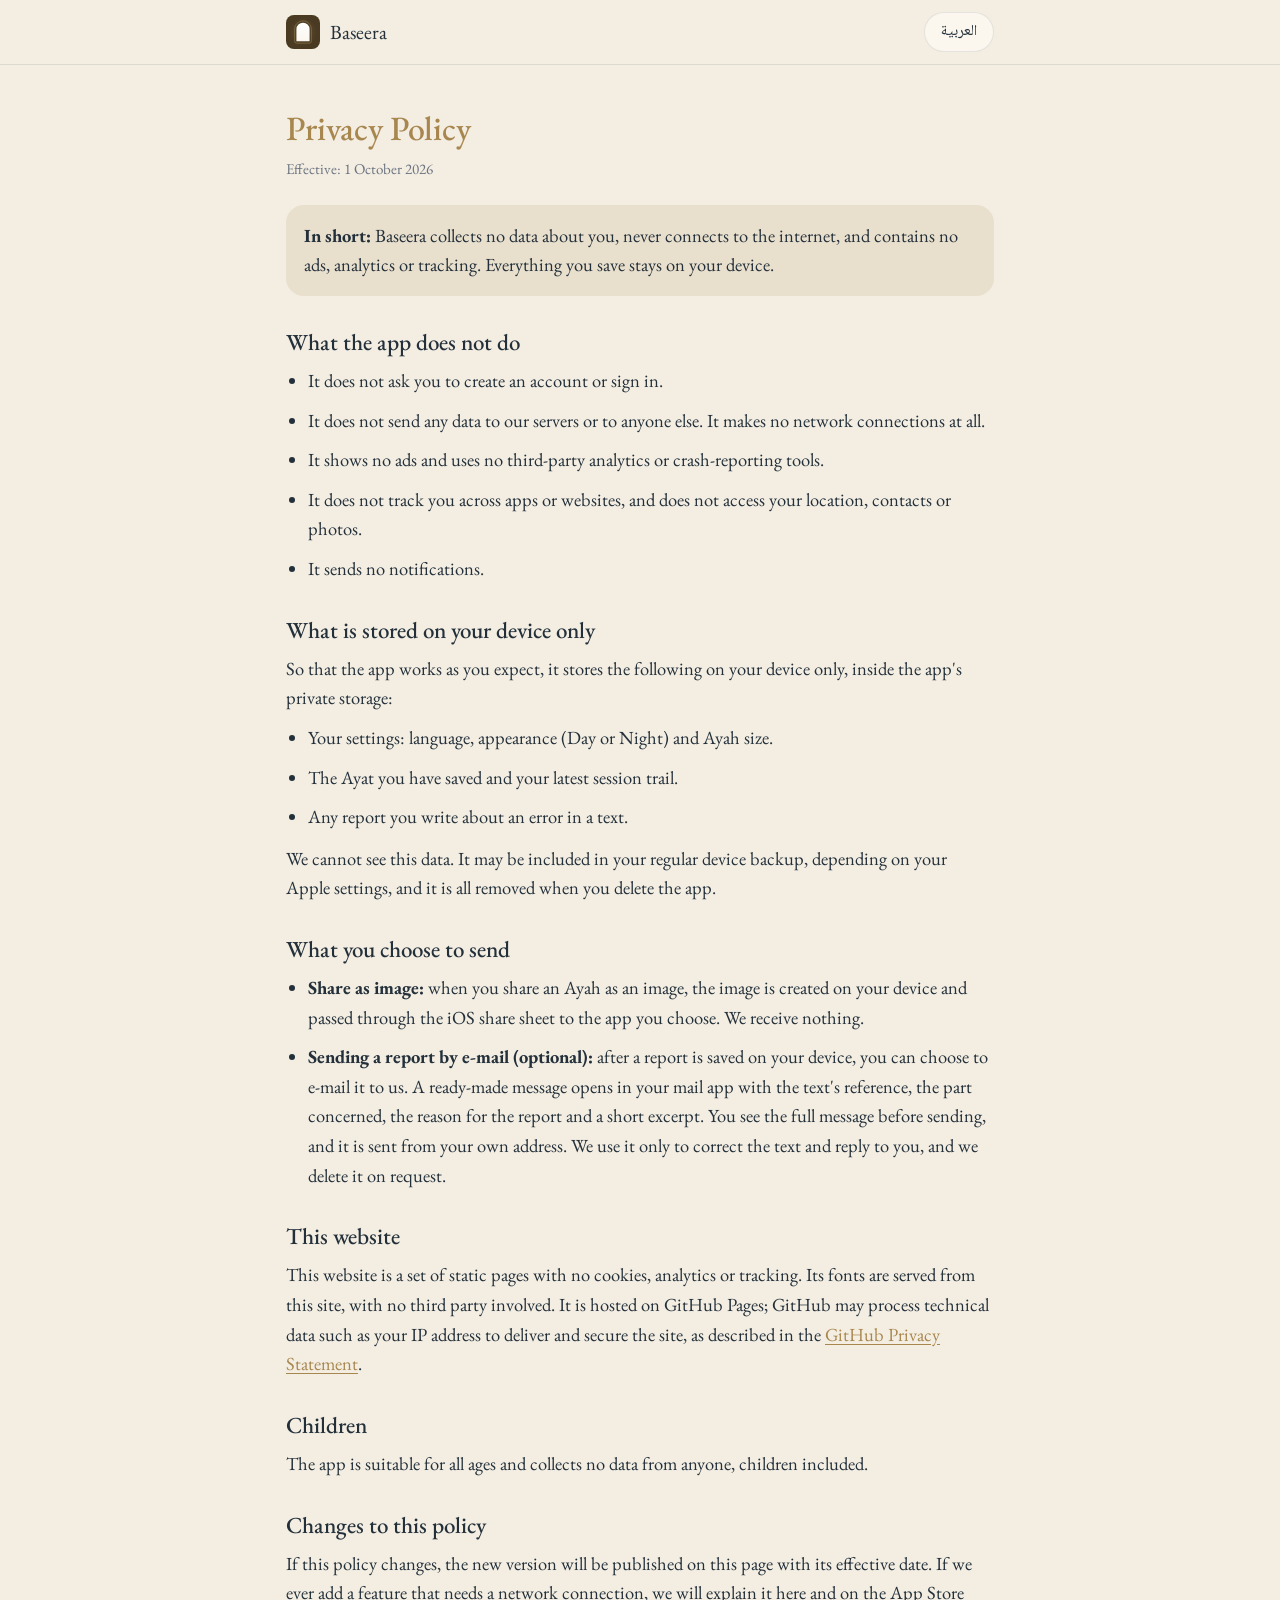
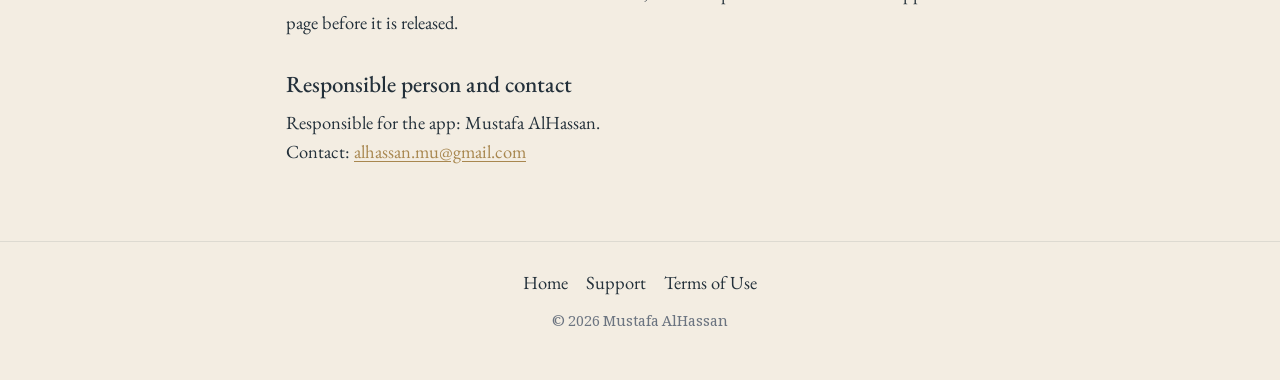
==== privacy.html @ 647c1f8c "Baseera website: marketing, privacy, support, terms (AR/EN)" ====
<!doctype html>
<html lang="ar" dir="rtl"
      data-title-ar="سياسة الخصوصية | بصيرة"
      data-title-en="Privacy Policy | Baseera"
      data-desc-ar="سياسة الخصوصية لتطبيق بصيرة: لا نجمع أي بيانات، والتطبيق يعمل دون اتصال بالكامل."
      data-desc-en="Baseera privacy policy: no data is collected, and the app works fully offline.">
<head>
  <meta charset="utf-8">
  <meta name="viewport" content="width=device-width, initial-scale=1, viewport-fit=cover">
  <title>سياسة الخصوصية | بصيرة</title>
  <meta name="description" content="سياسة الخصوصية لتطبيق بصيرة: لا نجمع أي بيانات، والتطبيق يعمل دون اتصال بالكامل.">
  <meta name="theme-color" content="#F3EDE2" media="(prefers-color-scheme: light)">
  <meta name="theme-color" content="#10161D" media="(prefers-color-scheme: dark)">
  <meta name="referrer" content="no-referrer">
  <link rel="icon" type="image/svg+xml" href="assets/icon-day.svg">
  <link rel="stylesheet" href="assets/style.css">
  <script src="assets/lang.js"></script>
</head>
<body>

<header class="site-header">
  <div class="wrap">
    <a class="brand" href="index.html" data-keep-lang>
      <img src="assets/icon-day.svg" alt="" width="34" height="34">
      <span class="brand-name"><span class="l-ar" lang="ar">بصيرة</span><span class="l-en en" lang="en">Baseera</span></span>
    </a>
    <button id="lang-toggle" class="lang-toggle" type="button" lang="en">English</button>
  </div>
</header>

<main>

  <!-- ===================================================== ARABIC -->
  <article class="l-ar page" lang="ar" dir="rtl">
    <div class="wrap">
      <h1>سياسة الخصوصية</h1>
      <p class="meta">تاريخ السريان: ١ أكتوبر ٢٠٢٦</p>

      <div class="summary"><p><strong>باختصار:</strong> تطبيق بصيرة لا يجمع أي بيانات عنك، ولا يتصل بالإنترنت، ولا يحتوي على إعلانات أو أدوات تحليل أو تتبّع. كل ما تحفظه يبقى على جهازك.</p></div>

      <h2>ما لا يفعله التطبيق</h2>
      <ul>
        <li>لا يطلب إنشاء حساب ولا تسجيل دخول.</li>
        <li>لا يرسل أي بيانات إلى خوادمنا أو إلى أي طرف آخر، إذ لا يجري أي اتصال بالشبكة.</li>
        <li>لا يعرض إعلانات، ولا يستخدم أدوات تحليل أو تقارير أعطال من أطراف ثالثة.</li>
        <li>لا يتتبّعك عبر التطبيقات أو المواقع، ولا يصل إلى موقعك أو جهات اتصالك أو صورك.</li>
        <li>لا يرسل إشعارات.</li>
      </ul>

      <h2>ما يُحفظ على جهازك فقط</h2>
      <p>ليعمل التطبيق كما تتوقع، يحفظ على جهازك وحده، داخل مساحة التطبيق الخاصة:</p>
      <ul>
        <li>إعداداتك: اللغة، والمظهر (نهار أو ليل)، وحجم الآية.</li>
        <li>الآيات التي حفظتها، ومسار جلستك الأخير.</li>
        <li>أي بلاغ تكتبه عن خطأ في نص.</li>
      </ul>
      <p>لا نستطيع الاطلاع على هذه البيانات. وقد تُضمَّن في النسخة الاحتياطية المعتادة لجهازك وفق إعداداتك لدى Apple، وتُحذف كلها بحذف التطبيق.</p>

      <h2>ما تختار أنت إرساله</h2>
      <ul>
        <li><strong>المشاركة كصورة:</strong> حين تشارك آيةً صورةً، تُنشأ الصورة على جهازك وتُرسَل عبر قائمة المشاركة في iOS إلى التطبيق الذي تختاره أنت. لا نتلقى منها شيئًا.</li>
        <li><strong>إرسال بلاغ بالبريد (اختياري):</strong> بعد حفظ البلاغ على جهازك، يمكنك إن شئت إرساله إلينا بالبريد الإلكتروني. تُفتح رسالة جاهزة في تطبيق البريد لديك، تتضمن مرجع النص، والجزء المعنيّ، وسبب البلاغ، ومقتطفًا قصيرًا منه، وترى محتواها كاملًا قبل الإرسال، وتُرسَل من عنوانك أنت. نستخدم هذه الرسالة فقط لتصحيح النص والرد عليك، ونحذفها عند طلبك.</li>
      </ul>

      <h2>هذا الموقع</h2>
      <p>هذا الموقع صفحاتٌ ثابتة بلا ملفات تعريف ارتباط (كوكيز) ولا أدوات تحليل ولا تتبّع، وخطوطه محمّلة من الموقع نفسه دون أي طرف ثالث. يستضيفه GitHub Pages، وقد تعالج GitHub بياناتٍ تقنية مثل عنوان IP لتقديم الموقع وحمايته، وفق <a href="https://docs.github.com/site-policy/privacy-policies/github-general-privacy-statement" rel="noopener">بيان الخصوصية لدى GitHub</a>.</p>

      <h2>الأطفال</h2>
      <p>التطبيق مناسب لجميع الأعمار ولا يجمع أي بيانات من أحد، بمن فيهم الأطفال.</p>

      <h2>التغييرات على هذه السياسة</h2>
      <p>إن تغيّرت هذه السياسة، ننشر النسخة الجديدة في هذه الصفحة مع تاريخ سريانها. وإن أضفنا يومًا ميزةً تتطلب اتصالًا بالشبكة، فسنوضح ذلك هنا وفي صفحة التطبيق على App Store قبل إطلاقها.</p>

      <h2>المسؤول والتواصل</h2>
      <p>المسؤول عن التطبيق: <span class="ltr">Mustafa AlHassan</span>.<br>للتواصل: <a class="email" href="mailto:alhassan.mu@gmail.com">alhassan.mu@gmail.com</a></p>
    </div>
  </article>

  <!-- ===================================================== ENGLISH -->
  <article class="l-en page" lang="en" dir="ltr">
    <div class="wrap">
      <h1>Privacy Policy</h1>
      <p class="meta">Effective: 1 October 2026</p>

      <div class="summary"><p><strong>In short:</strong> Baseera collects no data about you, never connects to the internet, and contains no ads, analytics or tracking. Everything you save stays on your device.</p></div>

      <h2>What the app does not do</h2>
      <ul>
        <li>It does not ask you to create an account or sign in.</li>
        <li>It does not send any data to our servers or to anyone else. It makes no network connections at all.</li>
        <li>It shows no ads and uses no third-party analytics or crash-reporting tools.</li>
        <li>It does not track you across apps or websites, and does not access your location, contacts or photos.</li>
        <li>It sends no notifications.</li>
      </ul>

      <h2>What is stored on your device only</h2>
      <p>So that the app works as you expect, it stores the following on your device only, inside the app's private storage:</p>
      <ul>
        <li>Your settings: language, appearance (Day or Night) and Ayah size.</li>
        <li>The Ayat you have saved and your latest session trail.</li>
        <li>Any report you write about an error in a text.</li>
      </ul>
      <p>We cannot see this data. It may be included in your regular device backup, depending on your Apple settings, and it is all removed when you delete the app.</p>

      <h2>What you choose to send</h2>
      <ul>
        <li><strong>Share as image:</strong> when you share an Ayah as an image, the image is created on your device and passed through the iOS share sheet to the app you choose. We receive nothing.</li>
        <li><strong>Sending a report by e-mail (optional):</strong> after a report is saved on your device, you can choose to e-mail it to us. A ready-made message opens in your mail app with the text's reference, the part concerned, the reason for the report and a short excerpt. You see the full message before sending, and it is sent from your own address. We use it only to correct the text and reply to you, and we delete it on request.</li>
      </ul>

      <h2>This website</h2>
      <p>This website is a set of static pages with no cookies, analytics or tracking. Its fonts are served from this site, with no third party involved. It is hosted on GitHub Pages; GitHub may process technical data such as your IP address to deliver and secure the site, as described in the <a href="https://docs.github.com/site-policy/privacy-policies/github-general-privacy-statement" rel="noopener">GitHub Privacy Statement</a>.</p>

      <h2>Children</h2>
      <p>The app is suitable for all ages and collects no data from anyone, children included.</p>

      <h2>Changes to this policy</h2>
      <p>If this policy changes, the new version will be published on this page with its effective date. If we ever add a feature that needs a network connection, we will explain it here and on the App Store page before it is released.</p>

      <h2>Responsible person and contact</h2>
      <p>Responsible for the app: Mustafa AlHassan.<br>Contact: <a class="email" href="mailto:alhassan.mu@gmail.com">alhassan.mu@gmail.com</a></p>
    </div>
  </article>

</main>

<footer class="site-footer">
  <div class="wrap">
    <nav class="l-ar" lang="ar" dir="rtl" aria-label="روابط">
      <a href="index.html" data-keep-lang>الرئيسية</a>
      <a href="support.html" data-keep-lang>الدعم</a>
      <a href="terms.html" data-keep-lang>شروط الاستخدام</a>
    </nav>
    <nav class="l-en" lang="en" dir="ltr" aria-label="Links">
      <a href="index.html" data-keep-lang>Home</a>
      <a href="support.html" data-keep-lang>Support</a>
      <a href="terms.html" data-keep-lang>Terms of Use</a>
    </nav>
    <p class="ltr">© 2026 Mustafa AlHassan</p>
  </div>
</footer>

</body>
</html>
---- assets/style.css ----
/* Baseera site: same palette and type as the app. Self-hosted fonts, no third-party requests. */

@font-face { font-family: "Amiri"; src: url("fonts/Amiri-Regular.woff2") format("woff2"); font-weight: 400; font-style: normal; font-display: swap; }
@font-face { font-family: "Amiri"; src: url("fonts/Amiri-Bold.woff2") format("woff2"); font-weight: 700; font-style: normal; font-display: swap; }
@font-face { font-family: "Noto Naskh Arabic"; src: url("fonts/NotoNaskhArabic-VF.woff2") format("woff2"); font-weight: 400 700; font-style: normal; font-display: swap; }
@font-face { font-family: "EB Garamond"; src: url("fonts/EBGaramond-VF.woff2") format("woff2"); font-weight: 400 800; font-style: normal; font-display: swap; }
@font-face { font-family: "EB Garamond"; src: url("fonts/EBGaramond-Italic-VF.woff2") format("woff2"); font-weight: 400 800; font-style: italic; font-display: swap; }

:root {
  --bg: #F3EDE2;
  --surface: #FBF7EF;
  --ink: #23303A;
  --muted: #6B7480;
  --gold: #A8874F;
  --goldsoft: rgba(168, 135, 79, .14);
  --goldmid: rgba(168, 135, 79, .30);
  --line: rgba(35, 48, 58, .10);
  --shadow: 0 8px 30px rgba(35, 48, 58, .06);
  --radius: 18px;
  --ar-display: "Amiri", "Noto Naskh Arabic", serif;
  --ar-text: "Noto Naskh Arabic", "Amiri", serif;
  --en-display: "EB Garamond", Georgia, serif;
  --en-text: "EB Garamond", Georgia, serif;
  color-scheme: light dark;
}

@media (prefers-color-scheme: dark) {
  :root {
    --bg: #10161D;
    --surface: #182029;
    --ink: #EAE2D2;
    --muted: #97A0AB;
    --gold: #C9A96E;
    --goldsoft: rgba(201, 169, 110, .16);
    --goldmid: rgba(201, 169, 110, .34);
    --line: rgba(234, 226, 210, .10);
    --shadow: 0 8px 30px rgba(0, 0, 0, .25);
  }
}

*, *::before, *::after { box-sizing: border-box; }
html { -webkit-text-size-adjust: 100%; }
body {
  margin: 0;
  background: var(--bg);
  color: var(--ink);
  font-family: var(--ar-text);
  font-size: 17px;
  line-height: 1.85;
  text-rendering: optimizeLegibility;
  overflow-x: hidden;
}
[lang="en"] { font-family: var(--en-text); font-size: 18.5px; line-height: 1.6; }
img { max-width: 100%; height: auto; display: block; }
a { color: var(--gold); text-underline-offset: 3px; }
a:focus-visible, button:focus-visible { outline: 2px solid var(--gold); outline-offset: 3px; border-radius: 6px; }

.wrap { width: 100%; max-width: 760px; margin: 0 auto; padding: 0 16px; }
@media (min-width: 600px) { .wrap { padding: 0 26px; } }

/* ---------- language switching (progressive: without JS both languages show) ---------- */
html.js[data-lang="ar"] .l-en,
html.js[data-lang="en"] .l-ar { display: none !important; }
html:not(.js) .l-en { border-top: 1px solid var(--line); margin-top: 48px; padding-top: 24px; }

/* ---------- header ---------- */
.site-header { border-bottom: 1px solid var(--line); background: var(--bg); }
.site-header .wrap { display: flex; align-items: center; justify-content: space-between; gap: 12px; min-height: 64px; }
.brand { display: flex; align-items: center; gap: 10px; text-decoration: none; color: var(--ink); }
.brand img { width: 34px; height: 34px; border-radius: 8px; }
.brand-name { font-family: var(--ar-display); font-size: 22px; line-height: 1; }
.brand-name .en { font-family: var(--en-display); font-size: 20px; }
.lang-toggle {
  font: inherit; font-size: 15px; line-height: 1; cursor: pointer;
  color: var(--ink); background: var(--surface); border: 1px solid var(--line);
  border-radius: 999px; padding: 9px 16px; min-height: 40px;
}
html:not(.js) .lang-toggle { display: none; }

/* ---------- hero ---------- */
.hero { text-align: center; padding: 48px 0 32px; }
.hero-icon { width: 128px; height: 128px; margin: 0 auto 26px; border-radius: 29px; box-shadow: 0 12px 30px rgba(35, 48, 58, .18); }
h1, h2, h3 { font-weight: 700; line-height: 1.4; margin: 0; }
[lang="ar"] h1, [lang="ar"] h2, [lang="ar"] h3 { font-family: var(--ar-display); }
[lang="en"] h1, [lang="en"] h2, [lang="en"] h3 { font-family: var(--en-display); font-weight: 500; }
.hero h1 { font-size: 44px; color: var(--gold); }
[lang="en"].hero h1, .hero [lang="en"] h1 { font-size: 42px; }
.tagline { font-size: 24px; margin: 6px 0 14px; }
[lang="ar"] .tagline { font-family: var(--ar-display); }
.lead { color: var(--muted); max-width: 34em; margin: 0 auto 26px; }
.cta {
  display: inline-flex; align-items: center; justify-content: center; gap: 10px;
  min-height: 54px; padding: 0 26px; border-radius: 16px;
  background: var(--ink); color: var(--bg); text-decoration: none; font-size: 17px;
}
.cta svg { width: 20px; height: 20px; fill: currentColor; }
.cta-note { display: block; margin-top: 10px; font-size: 14px; color: var(--muted); }

/* ---------- ornament ---------- */
.ornament { display: flex; align-items: center; justify-content: center; gap: 12px; margin: 36px auto; max-width: 240px; }
.ornament::before, .ornament::after { content: ""; flex: 1; height: 1px; background: var(--goldmid); }
.ornament span { width: 6px; height: 6px; background: var(--gold); transform: rotate(45deg); }

/* ---------- promise strip ---------- */
.promise { display: flex; flex-wrap: wrap; justify-content: center; gap: 8px; margin: 0 0 8px; padding: 0; list-style: none; }
.promise li { background: var(--goldsoft); color: var(--gold); border-radius: 999px; padding: 6px 14px; font-size: 15px; }

/* ---------- sections ---------- */
section { padding: 20px 0; }
.section-title { font-size: 28px; text-align: center; margin-bottom: 18px; }
.cards { display: grid; gap: 14px; grid-template-columns: 1fr; }
@media (min-width: 680px) { .cards.three { grid-template-columns: repeat(3, 1fr); } }
.card { background: var(--surface); border: 1px solid var(--line); border-radius: var(--radius); padding: 20px; box-shadow: var(--shadow); }
.card h3 { font-size: 21px; color: var(--gold); margin-bottom: 6px; }
.card p { margin: 0; color: var(--ink); }

.steps { list-style: none; margin: 0; padding: 0; display: grid; gap: 12px; counter-reset: step; }
.steps li { display: flex; gap: 14px; align-items: flex-start; background: var(--surface); border: 1px solid var(--line); border-radius: 14px; padding: 14px 16px; counter-increment: step; }
.steps li::before {
  content: counter(step); flex: 0 0 38px; height: 38px; border-radius: 12px;
  background: var(--goldsoft); color: var(--gold); display: flex; align-items: center; justify-content: center;
  font-size: 18px; font-weight: 600;
}
[lang="ar"] .steps li::before { content: counter(step, arabic-indic); }
.steps strong { display: block; }
.steps span { color: var(--muted); }

.tree { list-style: none; margin: 0 auto; padding: 0; max-width: 520px; }
.tree li { position: relative; padding-block: 10px; padding-inline-start: 26px; border-bottom: 1px solid var(--line); }
.tree li:last-child { border-bottom: 0; }
.tree li::before { content: ""; position: absolute; inset-inline-start: 4px; top: 22px; width: 7px; height: 7px; border-radius: 50%; background: var(--gold); }
.tree b { color: var(--gold); font-weight: 600; }

/* ---------- prose pages (privacy, support, terms) ---------- */
.page { padding: 40px 0 24px; }
.page h1 { font-size: 34px; color: var(--gold); margin-bottom: 4px; }
.page .meta { color: var(--muted); font-size: 15px; margin: 0 0 24px; }
.page h2 { font-size: 23px; margin: 30px 0 8px; }
.page p, .page li { margin: 0 0 10px; }
.page ul { padding-inline-start: 22px; margin: 0 0 12px; }
.summary { background: var(--goldsoft); border-radius: var(--radius); padding: 16px 18px; margin: 0 0 8px; }
.summary p { margin: 0; }

details { background: var(--surface); border: 1px solid var(--line); border-radius: 14px; margin: 0 0 10px; }
summary { cursor: pointer; list-style: none; padding: 14px 16px; font-weight: 600; display: flex; justify-content: space-between; gap: 12px; }
summary::-webkit-details-marker { display: none; }
summary::after { content: "+"; color: var(--gold); font-weight: 400; font-size: 22px; line-height: 1; }
details[open] summary::after { content: "\2212"; }
details > div { padding: 0 16px 14px; color: var(--ink); }

.email { direction: ltr; unicode-bidi: isolate; font-family: var(--en-text); }
.ltr { direction: ltr; unicode-bidi: isolate; }

/* ---------- footer ---------- */
.site-footer { border-top: 1px solid var(--line); margin-top: 40px; padding: 26px 0 40px; color: var(--muted); font-size: 14.5px; text-align: center; }
.site-footer nav { display: flex; flex-wrap: wrap; justify-content: center; gap: 6px 18px; margin-bottom: 12px; }
.site-footer nav a { color: var(--ink); text-decoration: none; }
.site-footer nav a:hover { color: var(--gold); }
.site-footer p { margin: 4px 0; }

@media (prefers-reduced-motion: no-preference) {
  .cta, .lang-toggle, .site-footer nav a { transition: opacity .2s, color .2s; }
  .cta:hover { opacity: .9; }
}
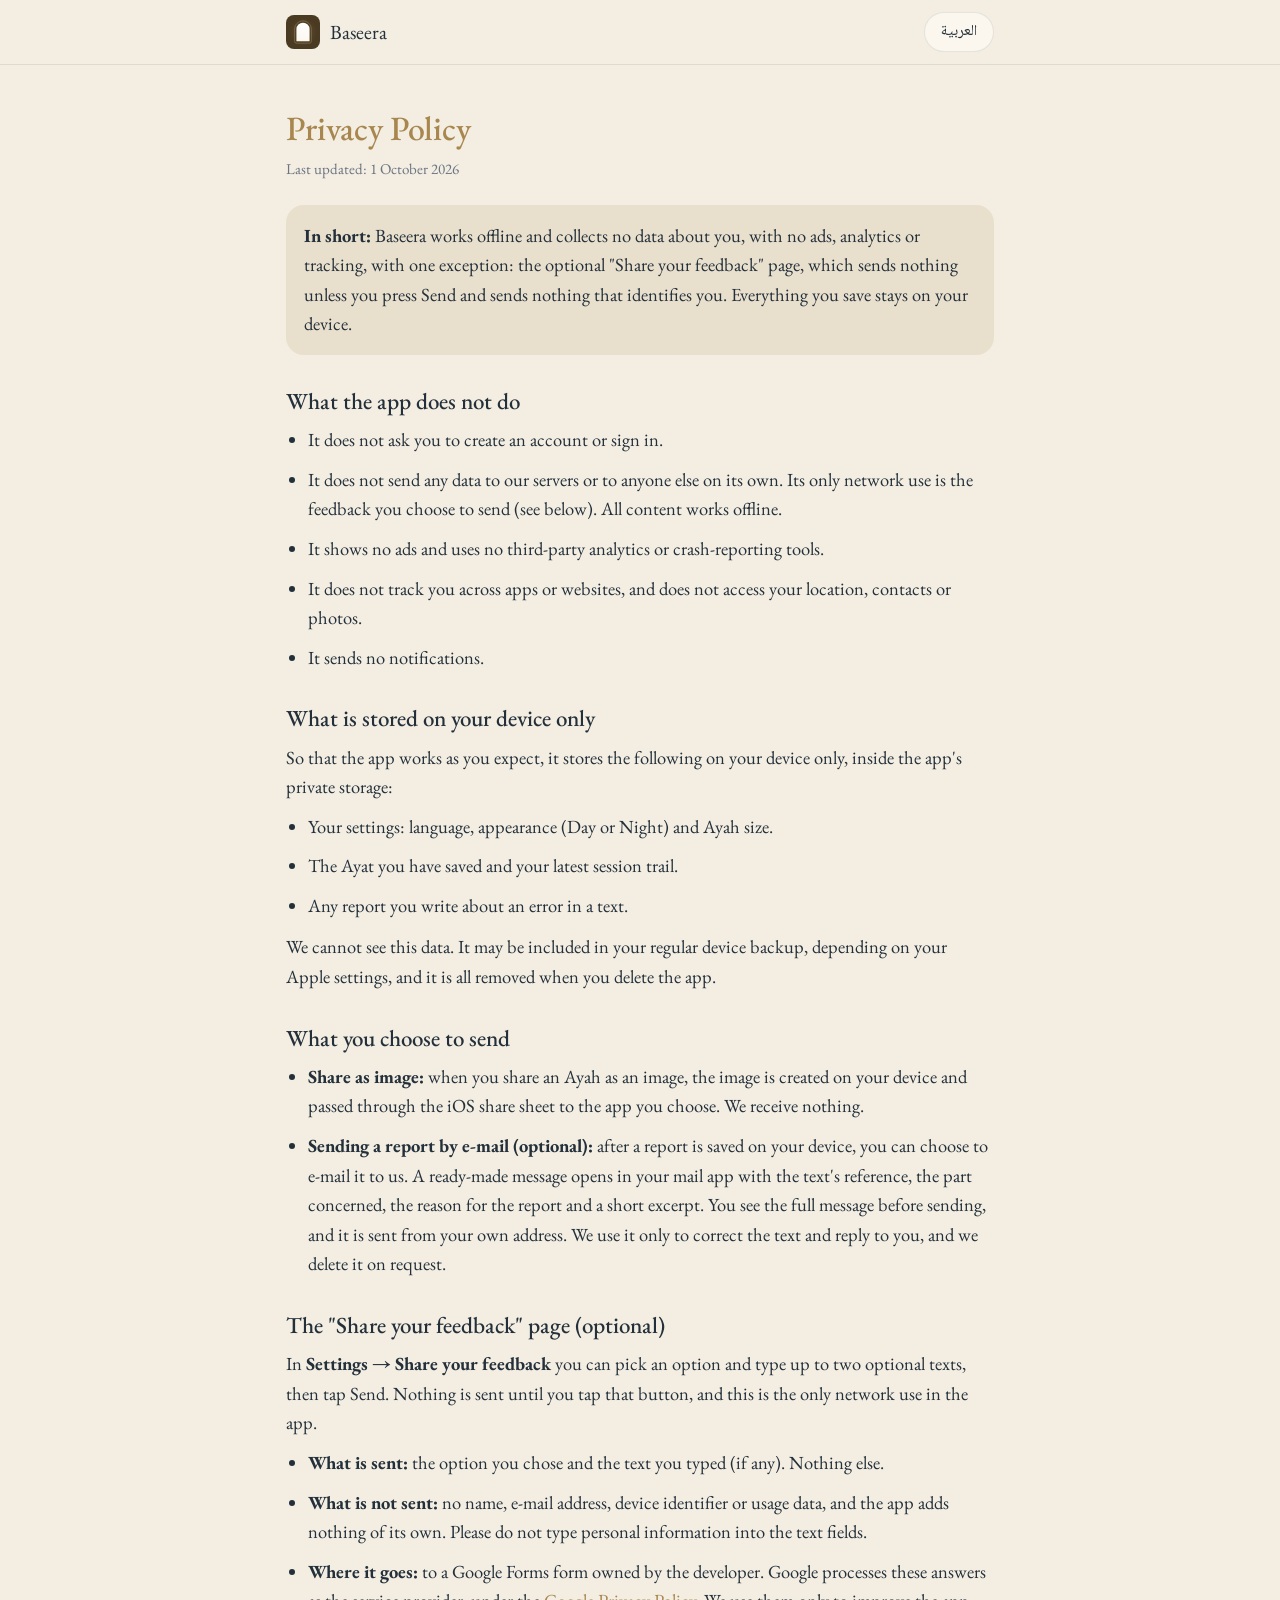
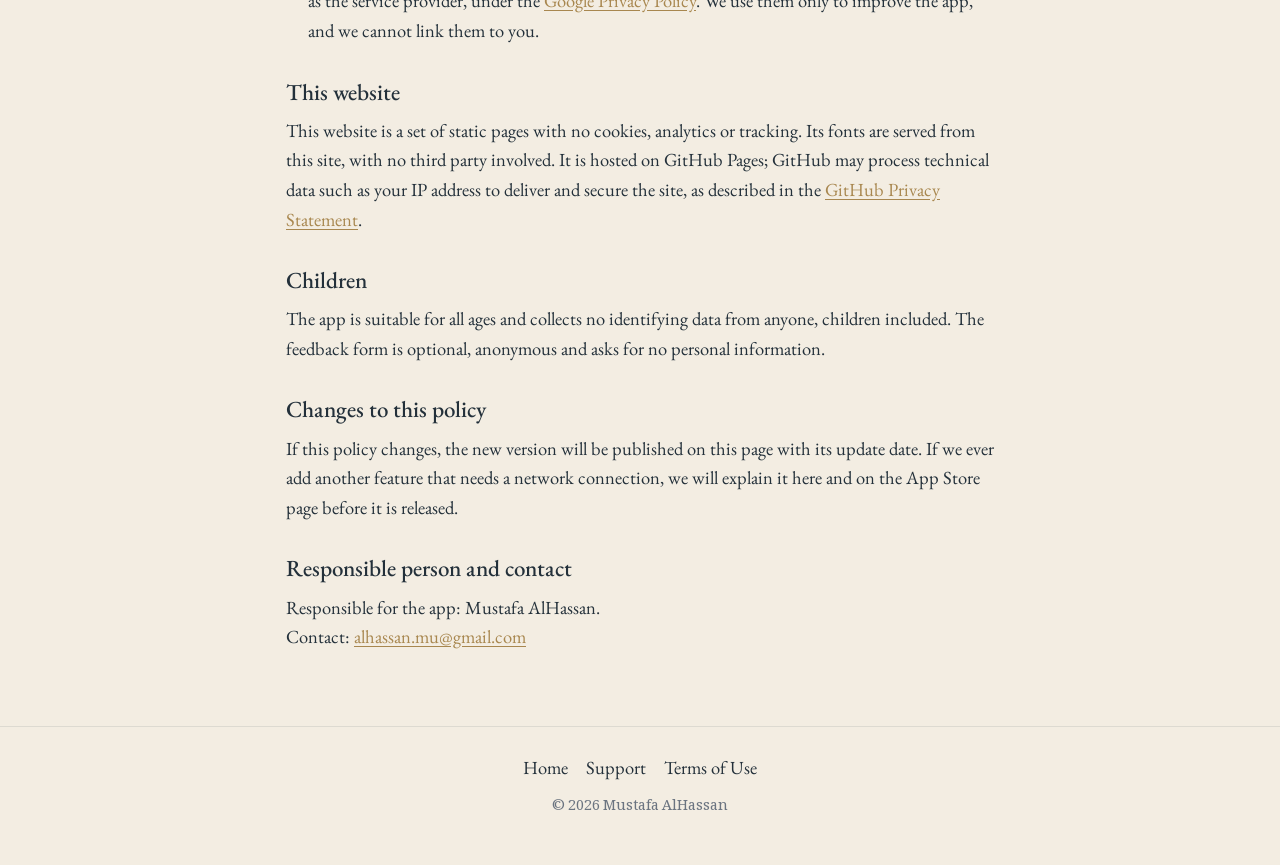
==== commit c690182c: "Privacy: optional anonymous feedback form (v1.1)" ====
--- a/privacy.html
+++ b/privacy.html
@@ -2,13 +2,13 @@
 <html lang="ar" dir="rtl"
       data-title-ar="سياسة الخصوصية | بصيرة"
       data-title-en="Privacy Policy | Baseera"
-      data-desc-ar="سياسة الخصوصية لتطبيق بصيرة: لا نجمع أي بيانات، والتطبيق يعمل دون اتصال بالكامل."
-      data-desc-en="Baseera privacy policy: no data is collected, and the app works fully offline.">
+      data-desc-ar="سياسة الخصوصية لتطبيق بصيرة: التطبيق يعمل دون اتصال ولا يجمع شيئًا، عدا نموذج ملاحظات اختياري ومجهول الهوية."
+      data-desc-en="Baseera privacy policy: the app works offline and collects nothing, except an optional, anonymous feedback form.">
 <head>
   <meta charset="utf-8">
   <meta name="viewport" content="width=device-width, initial-scale=1, viewport-fit=cover">
   <title>سياسة الخصوصية | بصيرة</title>
-  <meta name="description" content="سياسة الخصوصية لتطبيق بصيرة: لا نجمع أي بيانات، والتطبيق يعمل دون اتصال بالكامل.">
+  <meta name="description" content="سياسة الخصوصية لتطبيق بصيرة: التطبيق يعمل دون اتصال ولا يجمع شيئًا، عدا نموذج ملاحظات اختياري ومجهول الهوية.">
   <meta name="theme-color" content="#F3EDE2" media="(prefers-color-scheme: light)">
   <meta name="theme-color" content="#10161D" media="(prefers-color-scheme: dark)">
   <meta name="referrer" content="no-referrer">
@@ -34,14 +34,14 @@
   <article class="l-ar page" lang="ar" dir="rtl">
     <div class="wrap">
       <h1>سياسة الخصوصية</h1>
-      <p class="meta">تاريخ السريان: ١ أكتوبر ٢٠٢٦</p>
+      <p class="meta">آخر تحديث: ١ أكتوبر ٢٠٢٦</p>
 
-      <div class="summary"><p><strong>باختصار:</strong> تطبيق بصيرة لا يجمع أي بيانات عنك، ولا يتصل بالإنترنت، ولا يحتوي على إعلانات أو أدوات تحليل أو تتبّع. كل ما تحفظه يبقى على جهازك.</p></div>
+      <div class="summary"><p><strong>باختصار:</strong> يعمل تطبيق بصيرة دون اتصال بالإنترنت، ولا يجمع أي بيانات عنك، ولا يحتوي على إعلانات أو أدوات تحليل أو تتبّع، باستثناء واحد: صفحة «شاركنا بملاحظاتك» الاختيارية، التي لا ترسل شيئًا إلا إذا ضغطتَ أنت «إرسال»، ولا ترسل أي معلومة تعرّف بك. كل ما تحفظه يبقى على جهازك.</p></div>
 
       <h2>ما لا يفعله التطبيق</h2>
       <ul>
         <li>لا يطلب إنشاء حساب ولا تسجيل دخول.</li>
-        <li>لا يرسل أي بيانات إلى خوادمنا أو إلى أي طرف آخر، إذ لا يجري أي اتصال بالشبكة.</li>
+        <li>لا يرسل أي بيانات إلى خوادمنا أو إلى أي طرف آخر من تلقاء نفسه. الاتصال الوحيد بالشبكة هو إرسال الملاحظات الذي تبدؤه أنت (انظر أدناه). كل المحتوى يعمل دون اتصال.</li>
         <li>لا يعرض إعلانات، ولا يستخدم أدوات تحليل أو تقارير أعطال من أطراف ثالثة.</li>
         <li>لا يتتبّعك عبر التطبيقات أو المواقع، ولا يصل إلى موقعك أو جهات اتصالك أو صورك.</li>
         <li>لا يرسل إشعارات.</li>
@@ -62,14 +62,22 @@
         <li><strong>إرسال بلاغ بالبريد (اختياري):</strong> بعد حفظ البلاغ على جهازك، يمكنك إن شئت إرساله إلينا بالبريد الإلكتروني. تُفتح رسالة جاهزة في تطبيق البريد لديك، تتضمن مرجع النص، والجزء المعنيّ، وسبب البلاغ، ومقتطفًا قصيرًا منه، وترى محتواها كاملًا قبل الإرسال، وتُرسَل من عنوانك أنت. نستخدم هذه الرسالة فقط لتصحيح النص والرد عليك، ونحذفها عند طلبك.</li>
       </ul>
 
+      <h2>صفحة «شاركنا بملاحظاتك» (اختيارية)</h2>
+      <p>في <strong>الإعدادات ← شاركنا بملاحظاتك</strong> يمكنك اختيار إجابة وكتابة نصّين اختياريين، ثم الضغط على «إرسال». لا يُرسَل شيء قبل أن تضغط أنت هذا الزر، وهذا هو الاستخدام الوحيد للشبكة في التطبيق.</p>
+      <ul>
+        <li><strong>ما يُرسَل:</strong> الخيار الذي اخترتَه والنصّان اللذان كتبتَهما (إن كتبتَ). لا شيء آخر.</li>
+        <li><strong>ما لا يُرسَل:</strong> لا اسم ولا بريد إلكتروني ولا معرّف جهاز ولا بيانات استخدام. ولا يُضيف التطبيق أي معلومة من عنده. فلا تكتب في النصّين معلومات شخصية.</li>
+        <li><strong>أين تذهب:</strong> إلى نموذج Google Forms يملكه المطوّر. تعالج Google هذه الإجابات بوصفها مزوّد الخدمة، وفق <a href="https://policies.google.com/privacy" rel="noopener">سياسة الخصوصية لدى Google</a>. نستخدمها وحدها لتحسين التطبيق، ولا نستطيع ربطها بك.</li>
+      </ul>
+
       <h2>هذا الموقع</h2>
       <p>هذا الموقع صفحاتٌ ثابتة بلا ملفات تعريف ارتباط (كوكيز) ولا أدوات تحليل ولا تتبّع، وخطوطه محمّلة من الموقع نفسه دون أي طرف ثالث. يستضيفه GitHub Pages، وقد تعالج GitHub بياناتٍ تقنية مثل عنوان IP لتقديم الموقع وحمايته، وفق <a href="https://docs.github.com/site-policy/privacy-policies/github-general-privacy-statement" rel="noopener">بيان الخصوصية لدى GitHub</a>.</p>
 
       <h2>الأطفال</h2>
-      <p>التطبيق مناسب لجميع الأعمار ولا يجمع أي بيانات من أحد، بمن فيهم الأطفال.</p>
+      <p>التطبيق مناسب لجميع الأعمار ولا يجمع أي بيانات تعرّف بأحد، بمن فيهم الأطفال. نموذج الملاحظات اختياري ومجهول الهوية، ولا يطلب أي معلومة شخصية.</p>
 
       <h2>التغييرات على هذه السياسة</h2>
-      <p>إن تغيّرت هذه السياسة، ننشر النسخة الجديدة في هذه الصفحة مع تاريخ سريانها. وإن أضفنا يومًا ميزةً تتطلب اتصالًا بالشبكة، فسنوضح ذلك هنا وفي صفحة التطبيق على App Store قبل إطلاقها.</p>
+      <p>إن تغيّرت هذه السياسة، ننشر النسخة الجديدة في هذه الصفحة مع تاريخ تحديثها. وإن أضفنا يومًا ميزةً أخرى تتطلب اتصالًا بالشبكة، فسنوضح ذلك هنا وفي صفحة التطبيق على App Store قبل إطلاقها.</p>
 
       <h2>المسؤول والتواصل</h2>
       <p>المسؤول عن التطبيق: <span class="ltr">Mustafa AlHassan</span>.<br>للتواصل: <a class="email" href="mailto:alhassan.mu@gmail.com">alhassan.mu@gmail.com</a></p>
@@ -80,14 +88,14 @@
   <article class="l-en page" lang="en" dir="ltr">
     <div class="wrap">
       <h1>Privacy Policy</h1>
-      <p class="meta">Effective: 1 October 2026</p>
+      <p class="meta">Last updated: 1 October 2026</p>
 
-      <div class="summary"><p><strong>In short:</strong> Baseera collects no data about you, never connects to the internet, and contains no ads, analytics or tracking. Everything you save stays on your device.</p></div>
+      <div class="summary"><p><strong>In short:</strong> Baseera works offline and collects no data about you, with no ads, analytics or tracking, with one exception: the optional "Share your feedback" page, which sends nothing unless you press Send and sends nothing that identifies you. Everything you save stays on your device.</p></div>
 
       <h2>What the app does not do</h2>
       <ul>
         <li>It does not ask you to create an account or sign in.</li>
-        <li>It does not send any data to our servers or to anyone else. It makes no network connections at all.</li>
+        <li>It does not send any data to our servers or to anyone else on its own. Its only network use is the feedback you choose to send (see below). All content works offline.</li>
         <li>It shows no ads and uses no third-party analytics or crash-reporting tools.</li>
         <li>It does not track you across apps or websites, and does not access your location, contacts or photos.</li>
         <li>It sends no notifications.</li>
@@ -108,14 +116,22 @@
         <li><strong>Sending a report by e-mail (optional):</strong> after a report is saved on your device, you can choose to e-mail it to us. A ready-made message opens in your mail app with the text's reference, the part concerned, the reason for the report and a short excerpt. You see the full message before sending, and it is sent from your own address. We use it only to correct the text and reply to you, and we delete it on request.</li>
       </ul>
 
+      <h2>The "Share your feedback" page (optional)</h2>
+      <p>In <strong>Settings &rarr; Share your feedback</strong> you can pick an option and type up to two optional texts, then tap Send. Nothing is sent until you tap that button, and this is the only network use in the app.</p>
+      <ul>
+        <li><strong>What is sent:</strong> the option you chose and the text you typed (if any). Nothing else.</li>
+        <li><strong>What is not sent:</strong> no name, e-mail address, device identifier or usage data, and the app adds nothing of its own. Please do not type personal information into the text fields.</li>
+        <li><strong>Where it goes:</strong> to a Google Forms form owned by the developer. Google processes these answers as the service provider, under the <a href="https://policies.google.com/privacy" rel="noopener">Google Privacy Policy</a>. We use them only to improve the app, and we cannot link them to you.</li>
+      </ul>
+
       <h2>This website</h2>
       <p>This website is a set of static pages with no cookies, analytics or tracking. Its fonts are served from this site, with no third party involved. It is hosted on GitHub Pages; GitHub may process technical data such as your IP address to deliver and secure the site, as described in the <a href="https://docs.github.com/site-policy/privacy-policies/github-general-privacy-statement" rel="noopener">GitHub Privacy Statement</a>.</p>
 
       <h2>Children</h2>
-      <p>The app is suitable for all ages and collects no data from anyone, children included.</p>
+      <p>The app is suitable for all ages and collects no identifying data from anyone, children included. The feedback form is optional, anonymous and asks for no personal information.</p>
 
       <h2>Changes to this policy</h2>
-      <p>If this policy changes, the new version will be published on this page with its effective date. If we ever add a feature that needs a network connection, we will explain it here and on the App Store page before it is released.</p>
+      <p>If this policy changes, the new version will be published on this page with its update date. If we ever add another feature that needs a network connection, we will explain it here and on the App Store page before it is released.</p>
 
       <h2>Responsible person and contact</h2>
       <p>Responsible for the app: Mustafa AlHassan.<br>Contact: <a class="email" href="mailto:alhassan.mu@gmail.com">alhassan.mu@gmail.com</a></p>
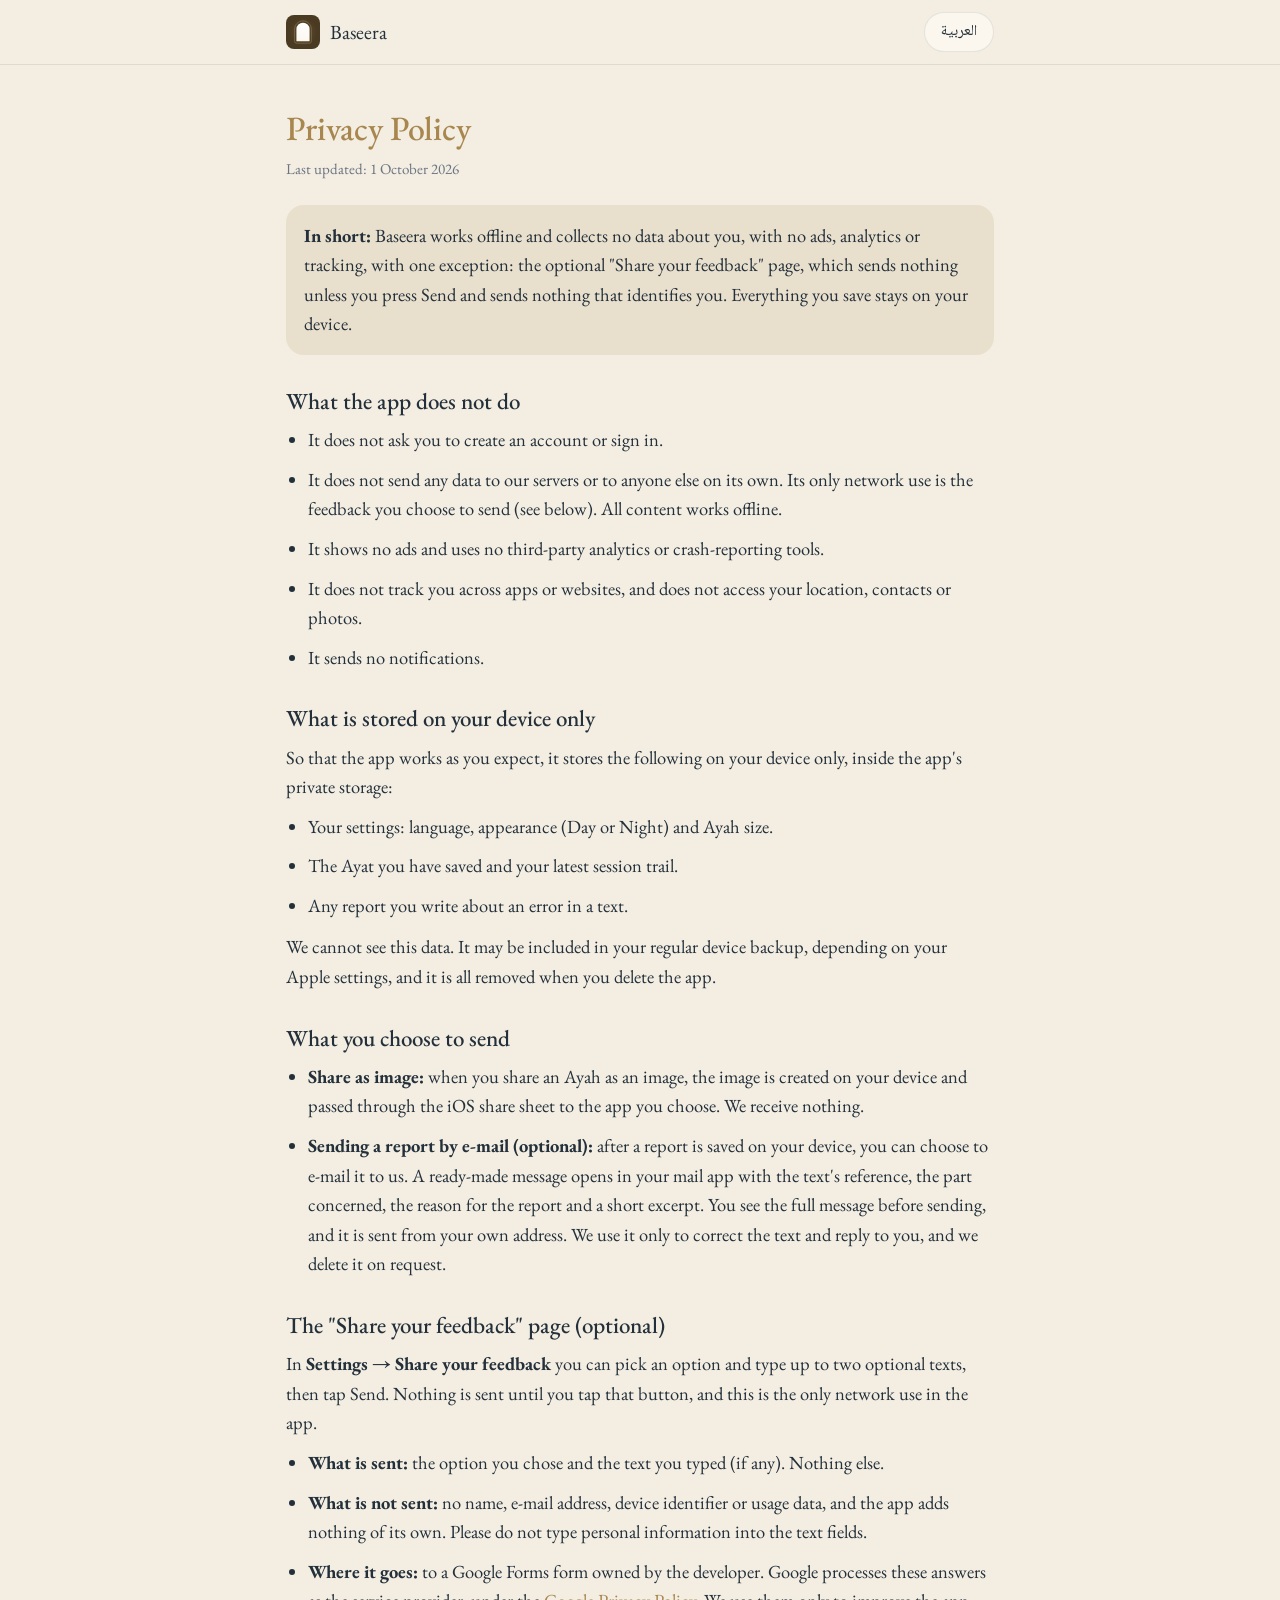
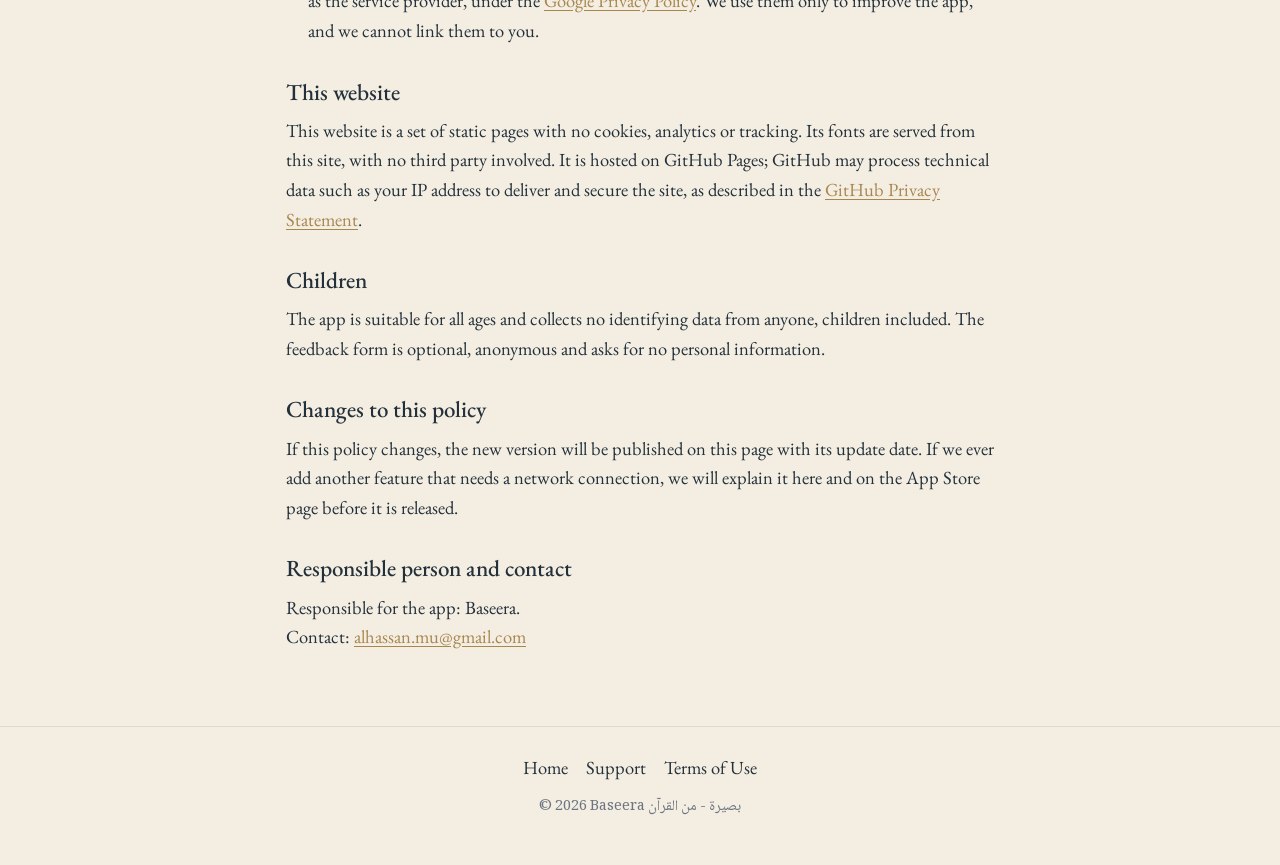
==== commit 6aed4dbd: "Copyright: 2026 Baseera بصيرة - من القرآن (no personal name)" ====
--- a/privacy.html
+++ b/privacy.html
@@ -80,7 +80,7 @@
       <p>إن تغيّرت هذه السياسة، ننشر النسخة الجديدة في هذه الصفحة مع تاريخ تحديثها. وإن أضفنا يومًا ميزةً أخرى تتطلب اتصالًا بالشبكة، فسنوضح ذلك هنا وفي صفحة التطبيق على App Store قبل إطلاقها.</p>
 
       <h2>المسؤول والتواصل</h2>
-      <p>المسؤول عن التطبيق: <span class="ltr">Mustafa AlHassan</span>.<br>للتواصل: <a class="email" href="mailto:alhassan.mu@gmail.com">alhassan.mu@gmail.com</a></p>
+      <p>المسؤول عن التطبيق: بصيرة - من القرآن.<br>للتواصل: <a class="email" href="mailto:alhassan.mu@gmail.com">alhassan.mu@gmail.com</a></p>
     </div>
   </article>
 
@@ -134,7 +134,7 @@
       <p>If this policy changes, the new version will be published on this page with its update date. If we ever add another feature that needs a network connection, we will explain it here and on the App Store page before it is released.</p>
 
       <h2>Responsible person and contact</h2>
-      <p>Responsible for the app: Mustafa AlHassan.<br>Contact: <a class="email" href="mailto:alhassan.mu@gmail.com">alhassan.mu@gmail.com</a></p>
+      <p>Responsible for the app: Baseera.<br>Contact: <a class="email" href="mailto:alhassan.mu@gmail.com">alhassan.mu@gmail.com</a></p>
     </div>
   </article>
 
@@ -152,7 +152,7 @@
       <a href="support.html" data-keep-lang>Support</a>
       <a href="terms.html" data-keep-lang>Terms of Use</a>
     </nav>
-    <p class="ltr">© 2026 Mustafa AlHassan</p>
+    <p class="ltr">© 2026 Baseera بصيرة - من القرآن</p>
   </div>
 </footer>
 
